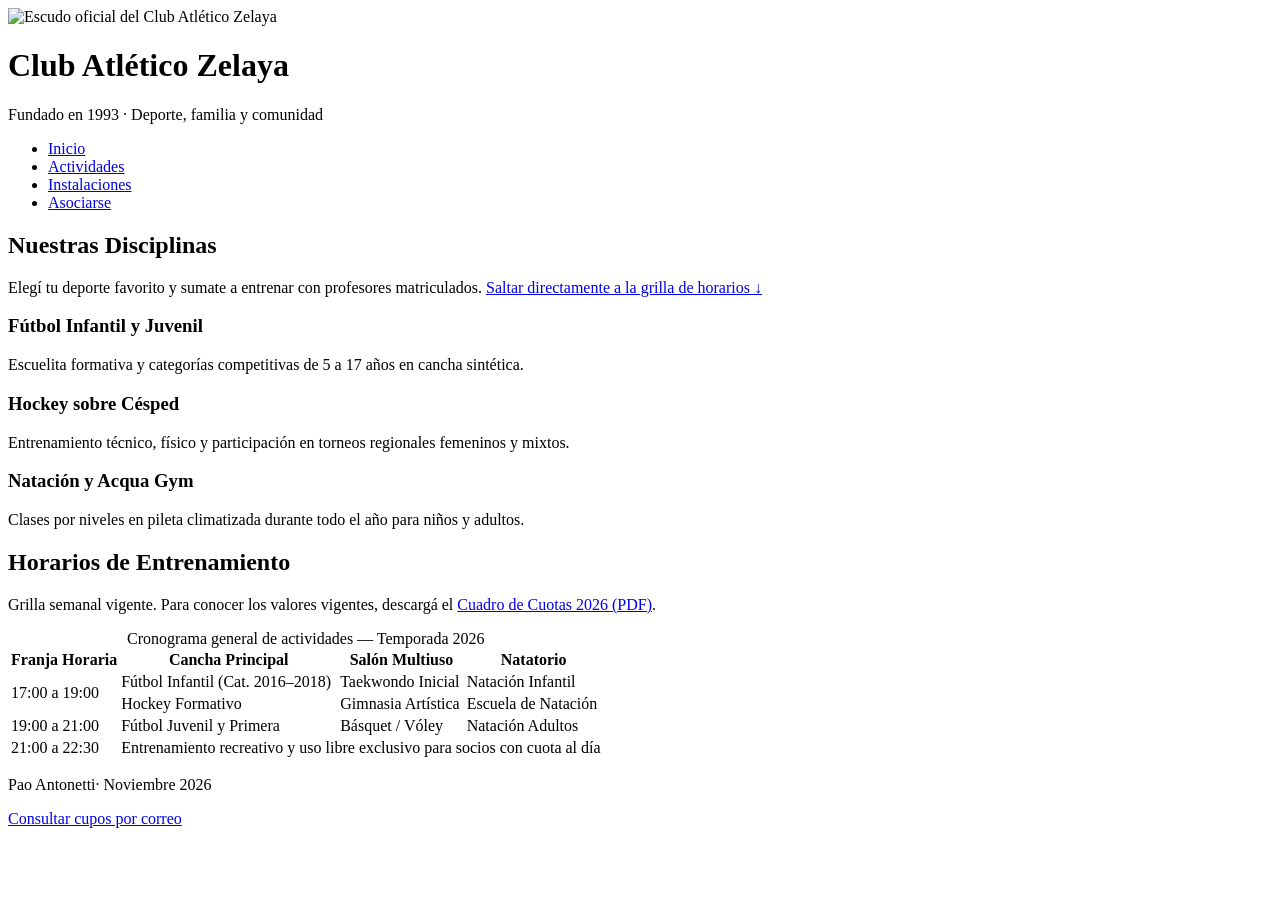
==== actividades.html @ 8a012a64 "Add files via upload" ====
<!DOCTYPE html>
<html lang="es">
<head>
  <meta charset="UTF-8">
  <meta name="viewport" content="width=device-width, initial-scale=1.0">
  <title>Club Atlético Zelaya | Actividades</title>
  <link rel="stylesheet" href="css/estilos.css">
</head>
<body>

  <header class="cabecera">
    <img src="img/logo.png" alt="Escudo oficial del Club Atlético Zelaya" class="logo-club">
    <div>
      <h1>Club Atlético Zelaya</h1>
      <p class="subtitulo-club">Fundado en 1993 · Deporte, familia y comunidad</p>
    </div>
  </header>

  <nav class="menu">
    <ul>
      <li><a href="index.html">Inicio</a></li>
      <li><a href="actividades.html" class="activo">Actividades</a></li>
      <li><a href="instalaciones.html">Instalaciones</a></li>
      <li><a href="asociarse.html">Asociarse</a></li>
    </ul>
  </nav>

  <main>
    <section class="bloque-contenido">
      <h2>Nuestras Disciplinas</h2>
      <p>Elegí tu deporte favorito y sumate a entrenar con profesores matriculados. <a href="#horarios">Saltar directamente a la grilla de horarios ↓</a></p>

      <div class="galeria">
        <article class="tarjeta">
          <h3>Fútbol Infantil y Juvenil</h3>
          <p>Escuelita formativa y categorías competitivas de 5 a 17 años en cancha sintética.</p>
        </article>
        <article class="tarjeta">
          <h3>Hockey sobre Césped</h3>
          <p>Entrenamiento técnico, físico y participación en torneos regionales femeninos y mixtos.</p>
        </article>
        <article class="tarjeta">
          <h3>Natación y Acqua Gym</h3>
          <p>Clases por niveles en pileta climatizada durante todo el año para niños y adultos.</p>
        </article>
      </div>
    </section>

    <section id="horarios" class="bloque-contenido">
      <h2>Horarios de Entrenamiento</h2>
      <p>Grilla semanal vigente. Para conocer los valores vigentes, descargá el <a href="Docs/Cuadro-de-Cuotas-2026-Club-Atlético-Zelaya.pdf" target="_blank" rel="noopener">Cuadro de Cuotas 2026 (PDF)</a>.</p>

      <table>
        <caption>Cronograma general de actividades — Temporada 2026</caption>
        <tr>
          <th>Franja Horaria</th>
          <th>Cancha Principal</th>
          <th>Salón Multiuso</th>
          <th>Natatorio</th>
        </tr>
        <tr>
          <td rowspan="2">17:00 a 19:00</td>
          <td>Fútbol Infantil (Cat. 2016–2018)</td>
          <td>Taekwondo Inicial</td>
          <td>Natación Infantil</td>
        </tr>
        <tr>
          <td>Hockey Formativo</td>
          <td>Gimnasia Artística</td>
          <td>Escuela de Natación</td>
        </tr>
        <tr>
          <td>19:00 a 21:00</td>
          <td>Fútbol Juvenil y Primera</td>
          <td>Básquet / Vóley</td>
          <td>Natación Adultos</td>
        </tr>
        <tr>
          <td>21:00 a 22:30</td>
          <td colspan="3">Entrenamiento recreativo y uso libre exclusivo para socios con cuota al día</td>
        </tr>
      </table>
    </section>
  </main>

  <footer class="pie-pagina">
    <p>Pao Antonetti· Noviembre 2026</p>
    <p><a href="mailto:deportes@clubzelaya.org.ar?subject=Consulta%20por%20actividades&body=Hola,%20quisiera%20consultar%20disponibilidad%20en...">Consultar cupos por correo</a></p>
  </footer>

</body>
</html>
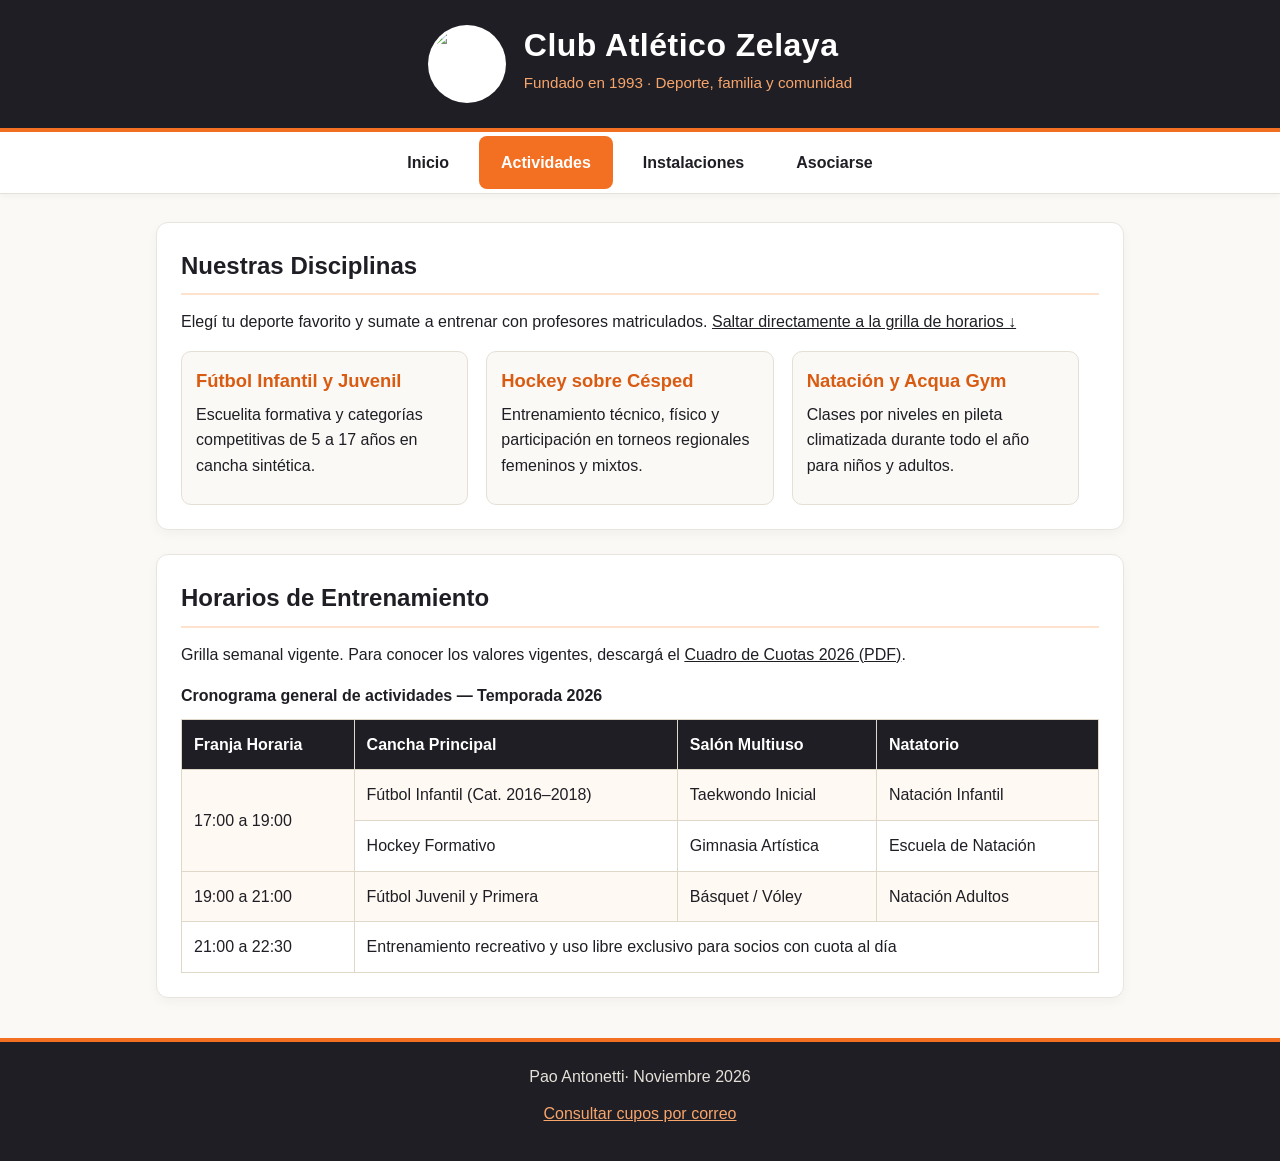
==== commit 1cd904e0: "Add files via upload" ====
--- a/actividades.html
+++ b/actividades.html
@@ -4,7 +4,7 @@
   <meta charset="UTF-8">
   <meta name="viewport" content="width=device-width, initial-scale=1.0">
   <title>Club Atlético Zelaya | Actividades</title>
-  <link rel="stylesheet" href="css/estilos.css">
+  <link rel="stylesheet" href="estilos.css">
 </head>
 <body>
 
--- a/estilos.css
+++ b/estilos.css
@@ -0,0 +1,486 @@
+/* =========================================
+   1. SELECTOR UNIVERSAL Y VARIABLES DE COLOR
+   ========================================= */
+* {
+  margin: 0;
+  padding: 0;
+  box-sizing: border-box;
+}
+
+body {
+  font-family: 'Segoe UI', Tahoma, Geneva, Verdana, sans-serif;
+  background-color: #FAF9F6; /* Blanco cálido amigable */
+  color: #1E1E24;            /* Negro carbón suave para lectura cómoda */
+  line-height: 1.6;
+}
+
+/* Imágenes fluidas para comportamiento responsive */
+img {
+  max-width: 100%;
+  height: auto;
+  display: block;
+}
+
+/* =========================================
+   2. CABECERA Y NAVEGACIÓN
+   ========================================= */
+.cabecera {
+  background-color: #1E1E24;
+  color: #FFFFFF;
+  padding: 20px 16px;
+  display: flex;
+  align-items: center;
+  justify-content: center;
+  gap: 18px;
+  border-bottom: 4px solid #F36F21; /* Naranja institucional */
+}
+
+.logo-club {
+  width: 78px;
+  height: 78px;
+  border-radius: 50%;
+  background-color: #FFFFFF;
+  padding: 3px;
+}
+
+.cabecera h1 {
+  font-size: 2rem;
+  letter-spacing: 0.5px;
+  color: #FFFFFF;
+}
+
+.subtitulo-club {
+  font-size: 0.95rem;
+  color: #F8A56C;
+}
+
+.menu {
+  background-color: #FFFFFF;
+  border-bottom: 1px solid #E5E0D8;
+  box-shadow: 0 2px 6px rgba(0, 0, 0, 0.04);
+}
+
+.menu ul {
+  list-style: none;
+  display: flex;
+  justify-content: center;
+  gap: 8px;
+}
+
+.menu a {
+  display: block;
+  padding: 14px 22px;
+  text-decoration: none;
+  font-weight: 600;
+  border-radius: 8px;
+  margin: 4px 0;
+}
+
+/* Pseudo-clases de enlace en orden LoVe HAte */
+a:link {
+  color: #1E1E24;
+}
+
+a:visited {
+  color: #3A3A44;
+}
+
+a:hover {
+  color: #F36F21;
+  text-decoration: underline;
+}
+
+a:active {
+  color: #C8520E;
+}
+
+/* Estilo específico para los enlaces del menú */
+.menu a:link,
+.menu a:visited {
+  color: #1E1E24;
+}
+
+.menu a:hover {
+  background-color: #FFF2E8;
+  color: #F36F21;
+  text-decoration: none;
+}
+
+.menu a.activo {
+  background-color: #F36F21;
+  color: #FFFFFF;
+}
+
+/* =========================================
+   3. CONTENIDO PRINCIPAL Y BLOQUES
+   ========================================= */
+main {
+  max-width: 1000px;
+  margin: 28px auto;
+  padding: 0 16px;
+}
+
+.contenedor-principal {
+  display: flex;
+  gap: 20px;
+  align-items: flex-start;
+  margin-bottom: 24px;
+}
+
+.contenedor-principal .bloque-contenido {
+  flex: 2;
+  margin-bottom: 0;
+}
+
+.panel-lateral {
+  flex: 1;
+  background-color: #FFF4EC;
+  border: 1px solid #FAD4B8;
+  border-left: 5px solid #F36F21;
+  border-radius: 12px;
+  padding: 20px;
+}
+
+.bloque-contenido {
+  background-color: #FFFFFF;
+  border: 1px solid #EAE5DC;
+  border-radius: 12px;
+  padding: 24px;
+  margin-bottom: 24px;
+  box-shadow: 0 4px 12px rgba(30, 30, 36, 0.04);
+}
+
+#presentacion {
+  border-top: 5px solid #F36F21;
+}
+
+h2 {
+  color: #1E1E24;
+  font-size: 1.5rem;
+  margin-bottom: 14px;
+  padding-bottom: 8px;
+  border-bottom: 2px solid #FFE2CE;
+}
+
+h3 {
+  color: #D95B12;
+  font-size: 1.15rem;
+  margin-bottom: 6px;
+}
+
+p {
+  margin-bottom: 12px;
+}
+
+.destacado {
+  background-color: #FFE6D5;
+  color: #C8520E;
+  font-weight: 700;
+  padding: 2px 6px;
+  border-radius: 4px;
+}
+
+.noticia-breve {
+  margin-bottom: 16px;
+  padding-bottom: 12px;
+  border-bottom: 1px dashed #E6C3A8;
+}
+
+.noticia-breve:last-child {
+  margin-bottom: 0;
+  padding-bottom: 0;
+  border-bottom: none;
+}
+
+/* =========================================
+   4. BOTONES, LISTAS Y MULTIMEDIA
+   ========================================= */
+.acciones-rapidas {
+  display: flex;
+  flex-wrap: wrap;
+  gap: 12px;
+  margin-top: 18px;
+}
+
+.boton-principal,
+.boton-secundario {
+  display: inline-block;
+  padding: 12px 20px;
+  border-radius: 8px;
+  font-weight: 600;
+  text-decoration: none;
+  cursor: pointer;
+  border: none;
+  font-size: 1rem;
+}
+
+.boton-principal:link,
+.boton-principal:visited,
+button.boton-principal {
+  background-color: #F36F21;
+  color: #FFFFFF;
+}
+
+.boton-principal:hover,
+button.boton-principal:hover {
+  background-color: #D95B12;
+  color: #FFFFFF;
+  text-decoration: none;
+}
+
+.boton-secundario:link,
+.boton-secundario:visited {
+  background-color: #1E1E24;
+  color: #FFFFFF;
+}
+
+.boton-secundario:hover {
+  background-color: #34343E;
+  color: #FFFFFF;
+  text-decoration: none;
+}
+
+.contenedor-multimedia {
+  margin-top: 16px;
+  text-align: center;
+}
+
+video {
+  max-width: 100%;
+  height: auto;
+  border-radius: 10px;
+  border: 2px solid #1E1E24;
+}
+
+.lista-pasos,
+.lista-servicios {
+  padding-left: 22px;
+}
+
+.lista-pasos li,
+.lista-servicios li {
+  margin-bottom: 8px;
+}
+
+/* =========================================
+   5. GALERÍA DE TARJETAS Y TABLAS
+   ========================================= */
+.galeria {
+  display: flex;
+  flex-wrap: wrap;
+  gap: 18px;
+  margin-top: 16px;
+}
+
+.tarjeta {
+  width: 31.3%;
+  background-color: #FAF9F6;
+  border: 1px solid #E5DFD5;
+  border-radius: 10px;
+  padding: 14px;
+}
+
+.tarjeta img {
+  border-radius: 8px;
+  margin-bottom: 10px;
+  width: 100%;
+  height: 180px;
+  object-fit: cover;
+}
+
+figcaption {
+  font-size: 0.92rem;
+  color: #4A4A55;
+}
+
+table {
+  border-collapse: collapse;
+  width: 100%;
+  margin-top: 16px;
+  background-color: #FFFFFF;
+}
+
+caption {
+  font-weight: 700;
+  margin-bottom: 10px;
+  color: #1E1E24;
+  text-align: left;
+}
+
+th,
+td {
+  border: 1px solid #DFD7C8;
+  padding: 12px;
+  text-align: left;
+}
+
+th {
+  background-color: #1E1E24;
+  color: #FFFFFF;
+}
+
+tr:nth-child(even) {
+  background-color: #FFF9F4;
+}
+
+/* =========================================
+   6. FORMULARIO DE SOCIO
+   ========================================= */
+.formulario-socio {
+  margin-top: 18px;
+}
+
+.campo-formulario {
+  margin-bottom: 16px;
+}
+
+.fila-campos {
+  display: flex;
+  gap: 16px;
+}
+
+.fila-campos .campo-formulario {
+  flex: 1;
+}
+
+label {
+  display: block;
+  font-weight: 600;
+  margin-bottom: 6px;
+  color: #1E1E24;
+}
+
+input[type="text"],
+input[type="number"],
+input[type="email"],
+input[type="tel"],
+input[type="date"],
+select,
+textarea {
+  width: 100%;
+  padding: 10px 12px;
+  border: 1px solid #CFC8BC;
+  border-radius: 8px;
+  font-family: inherit;
+  font-size: 1rem;
+  background-color: #FAF9F6;
+}
+
+input:focus,
+select:focus,
+textarea:focus {
+  outline: none;
+  border-color: #F36F21;
+  background-color: #FFFFFF;
+}
+
+.titulo-grupo {
+  font-weight: 600;
+  margin-bottom: 6px;
+}
+
+.opciones-linea {
+  display: flex;
+  align-items: center;
+  gap: 12px;
+}
+
+.opciones-linea label {
+  display: inline;
+  font-weight: 400;
+  margin-bottom: 0;
+  margin-right: 12px;
+}
+
+.campo-checkbox {
+  display: flex;
+  align-items: center;
+  gap: 8px;
+  margin-bottom: 20px;
+}
+
+.campo-checkbox label {
+  margin-bottom: 0;
+  font-weight: 400;
+}
+
+/* =========================================
+   7. PIE DE PÁGINA
+   ========================================= */
+.pie-pagina {
+  background-color: #1E1E24;
+  color: #E5E0D8;
+  text-align: center;
+  padding: 22px 16px;
+  margin-top: 40px;
+  border-top: 4px solid #F36F21;
+}
+
+.pie-pagina a:link,
+.pie-pagina a:visited {
+  color: #F8A56C;
+}
+
+.pie-pagina a:hover {
+  color: #FFFFFF;
+}
+
+/* =========================================
+   8. MEDIA QUERIES (SIEMPRE AL FINAL DEL CSS)
+   ========================================= */
+
+/* Tablets y pantallas medianas (hasta 768px) */
+@media (max-width: 768px) {
+  .contenedor-principal {
+    flex-direction: column;
+  }
+
+  .panel-lateral {
+    width: 100%;
+  }
+
+  .tarjeta {
+    width: 48%;
+  }
+
+  .fila-campos {
+    flex-direction: column;
+    gap: 0;
+  }
+}
+
+/* Celulares (hasta 480px) */
+@media (max-width: 480px) {
+  .cabecera {
+    flex-direction: column;
+    text-align: center;
+  }
+
+  .cabecera h1 {
+    font-size: 1.5rem;
+  }
+
+  .menu ul {
+    flex-direction: column;
+    padding: 8px;
+  }
+
+  .menu a {
+    text-align: center;
+    padding: 12px;
+  }
+
+  .tarjeta {
+    width: 100%;
+  }
+
+  table {
+    font-size: 0.85rem;
+  }
+
+  th,
+  td {
+    padding: 8px 6px;
+  }
+}
+
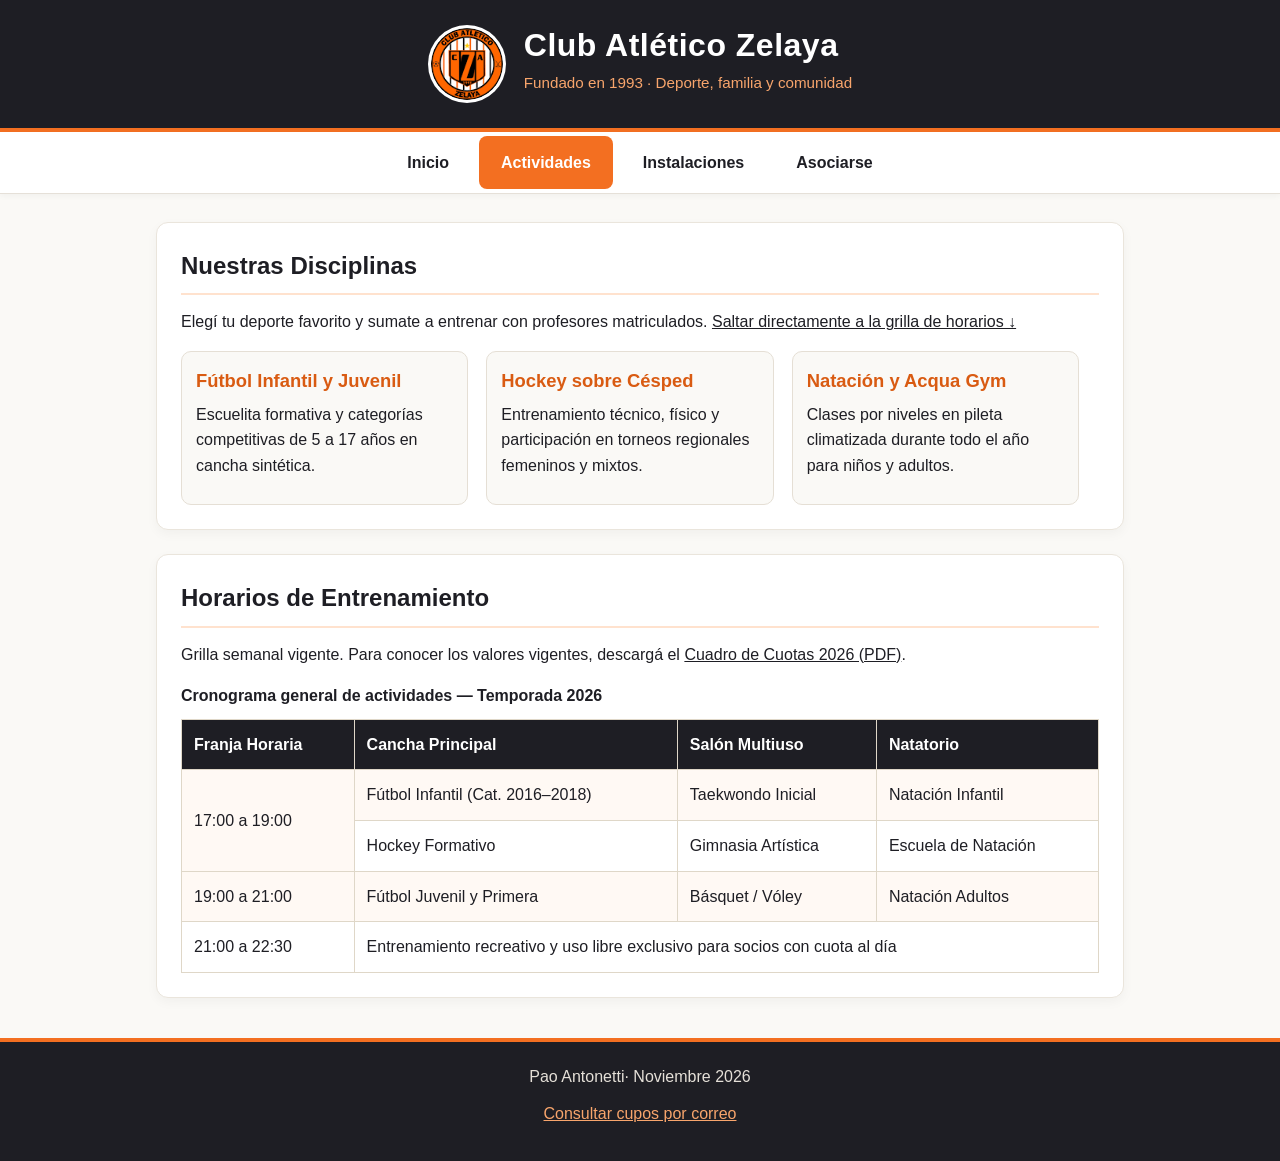
==== commit 68200988: "Fix HTML structure and update logo image path" ====
--- a/actividades.html
+++ b/actividades.html
@@ -9,7 +9,7 @@
 <body>
 
   <header class="cabecera">
-    <img src="img/logo.png" alt="Escudo oficial del Club Atlético Zelaya" class="logo-club">
+    <img src="Img/Logo.png" alt="Escudo oficial del Club Atlético Zelaya" class="logo-club">
     <div>
       <h1>Club Atlético Zelaya</h1>
       <p class="subtitulo-club">Fundado en 1993 · Deporte, familia y comunidad</p>
